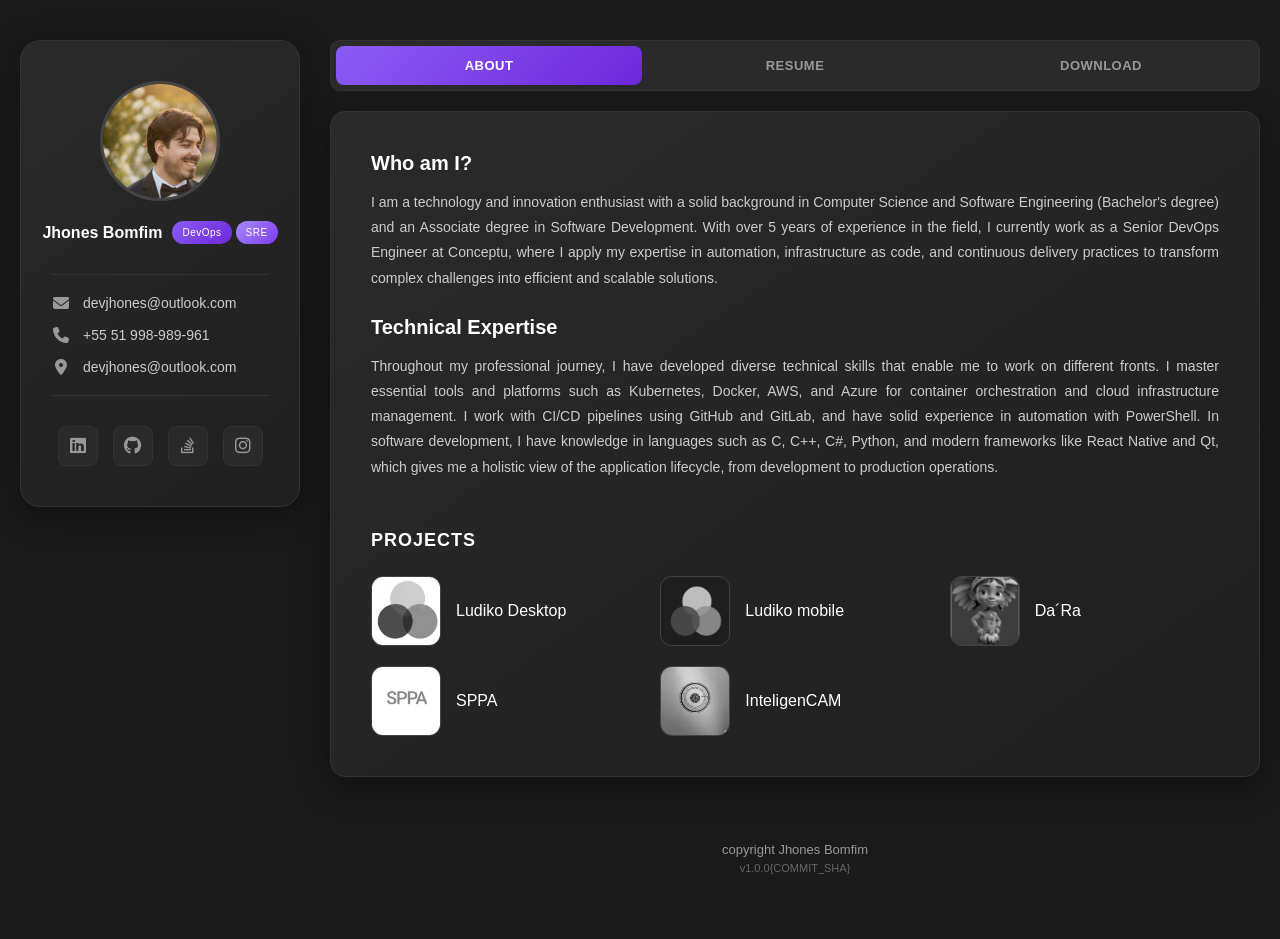
==== src/pages/index.html @ bce3a72b "Initial pages building" ====
<!doctype html>
<html lang="pt-BR">
  <head>
    <meta charset="UTF-8" />
    <meta name="viewport" content="width=device-width, initial-scale=1.0" />
    <title>Jhones Bomfim - Portfólio</title>
    <link rel="stylesheet" href="../styles/style.css" />
    <link
      rel="stylesheet"
      href="https://cdnjs.cloudflare.com/ajax/libs/font-awesome/6.4.0/css/all.min.css"
    />
  </head>
  <body>
    <div class="container">
      <!-- Profile Card (Left Side) -->
      <div class="profile-card">
        <div class="profile-header">
          <div class="profile-image">
            <img src="../images/Screenshot_15.png" alt="Profile Picture" />
          </div>
          <div class="profile-title">
            <h1 class="profile-name">Jhones Bomfim</h1>
            <div class="profile-badges">
              <span class="badge badge-devops">DevOps</span>
              <span class="badge badge-sre">SRE</span>
            </div>
          </div>
        </div>

        <div class="profile-info">
          <div class="info-item">
            <i class="fas fa-envelope"></i>
            <span>devjhones@outlook.com</span>
          </div>
          <div class="info-item">
            <i class="fas fa-phone"></i>
            <span>+55 51 998-989-961</span>
          </div>
          <div class="info-item">
            <i class="fas fa-map-marker-alt"></i>
            <span>devjhones@outlook.com</span>
          </div>
        </div>

        <div class="social-links">
          <a href="#" class="social-icon" aria-label="LinkedIn">
            <i class="fab fa-linkedin"></i>
          </a>
          <a href="#" class="social-icon" aria-label="GitHub">
            <i class="fab fa-github"></i>
          </a>
          <a href="#" class="social-icon" aria-label="Stack Overflow">
            <i class="fab fa-stack-overflow"></i>
          </a>
          <a href="#" class="social-icon" aria-label="Instagram">
            <i class="fab fa-instagram"></i>
          </a>
        </div>
      </div>

      <!-- Main Content (Right Side) -->
      <div class="main-content">
        <!-- Navigation -->
        <nav class="main-nav">
          <button class="nav-btn active" data-section="about">ABOUT</button>
          <button class="nav-btn" data-section="resume">RESUME</button>
          <button class="nav-btn" data-section="download">DOWNLOAD</button>
        </nav>

        <!-- Content Box -->
        <div class="content-box">
          <!-- About Section -->
          <section id="about" class="content-section active">
            <div class="about-content">
              <h2>Who am I?</h2>
              <p>
                I am a technology and innovation enthusiast with a solid
                background in Computer Science and Software Engineering
                (Bachelor's degree) and an Associate degree in Software
                Development. With over 5 years of experience in the field, I
                currently work as a Senior DevOps Engineer at Conceptu, where I
                apply my expertise in automation, infrastructure as code, and
                continuous delivery practices to transform complex challenges
                into efficient and scalable solutions.
              </p>

              <h2>Technical Expertise</h2>
              <p>
                Throughout my professional journey, I have developed diverse
                technical skills that enable me to work on different fronts. I
                master essential tools and platforms such as Kubernetes, Docker,
                AWS, and Azure for container orchestration and cloud
                infrastructure management. I work with CI/CD pipelines using
                GitHub and GitLab, and have solid experience in automation with
                PowerShell. In software development, I have knowledge in
                languages such as C, C++, C#, Python, and modern frameworks like
                React Native and Qt, which gives me a holistic view of the
                application lifecycle, from development to production
                operations.
              </p>
            </div>

            <!-- Projects Section -->
            <div class="projects-section">
              <h2>PROJECTS</h2>
              <div class="projects-grid">
                <div class="project-card" data-project="1">
                  <div class="project-image">
                    <img
                      src="../images/LudikoDesktop.png"
                      alt="Ludiko Desktop"
                    />
                  </div>
                  <span class="project-name">Ludiko Desktop</span>
                </div>
                <div class="project-card" data-project="2">
                  <div class="project-image">
                    <img src="../images/LudikoMobile.png" alt="Ludiko Mobile" />
                  </div>
                  <span class="project-name">Ludiko mobile</span>
                </div>
                <div class="project-card" data-project="3">
                  <div class="project-image">
                    <img src="../images/dara.png" alt="Da´Ra" />
                  </div>
                  <span class="project-name">Da´Ra</span>
                </div>
                <div class="project-card" data-project="4">
                  <div class="project-image">
                    <img src="../images/sppa.png" alt="SPPA" />
                  </div>
                  <span class="project-name">SPPA</span>
                </div>
                <div class="project-card" data-project="5">
                  <div class="project-image">
                    <img src="../images/inteliCAM.png" alt="InteligenCAM" />
                  </div>
                  <span class="project-name">InteligenCAM</span>
                </div>
              </div>
            </div>
          </section>

          <!-- Resume Section -->
          <section id="resume" class="content-section">
            <div class="timeline">
              <!-- 2025-Present - Conceptu -->
              <div class="timeline-item">
                <div class="timeline-dot current-dot"></div>
                <div class="timeline-content current-content">
                  <h3 class="timeline-title">
                    Senior DevOps Engineer - Conceptu
                  </h3>
                  <span class="timeline-period">2025 - Present</span>
                  <ul class="timeline-list">
                    <li>Leading DevOps transformation initiatives</li>
                    <li>Implementing CI/CD pipelines with GitHub and GitLab</li>
                    <li>Managing cloud infrastructure on AWS and Azure</li>
                    <li>
                      Orchestrating containerized applications with Kubernetes
                    </li>
                    <li>
                      Automating deployment processes and infrastructure as code
                    </li>
                  </ul>
                </div>
              </div>

              <!-- 2024-Present - Education Branch -->
              <div class="timeline-item timeline-education">
                <div class="timeline-dot education-dot"></div>
                <div class="timeline-content education-content">
                  <h3 class="timeline-title">
                    🎓 Bachelor's in Software Engineering
                  </h3>
                  <span class="timeline-period">2024 - Present</span>
                  <ul class="timeline-list">
                    <li>
                      Currently studying advanced software engineering
                      principles
                    </li>
                    <li>DevOps and cloud-native architectures</li>
                    <li>System design and scalability patterns</li>
                  </ul>
                </div>
              </div>

              <!-- 2023-2025 - SkyDrones -->
              <div class="timeline-item">
                <div class="timeline-dot"></div>
                <div class="timeline-content">
                  <h3 class="timeline-title">Software Engineer - SkyDrones</h3>
                  <span class="timeline-period">2023 - 2025</span>
                  <ul class="timeline-list">
                    <li>
                      Developed drone control applications using QML and C++
                    </li>
                    <li>Created embedded firmware with C, C++, and Lua</li>
                    <li>
                      Worked on real-time systems and low-level programming
                    </li>
                    <li>
                      Implemented communication protocols for drone systems
                    </li>
                    <li>Optimized performance for embedded devices</li>
                  </ul>
                </div>
              </div>

              <!-- 2020-2024 - Education Branch -->
              <div class="timeline-item timeline-education">
                <div class="timeline-dot education-dot"></div>
                <div class="timeline-content education-content">
                  <h3 class="timeline-title">
                    🎓 Bachelor's in Computer Science
                  </h3>
                  <span class="timeline-period">2020 - 2024</span>
                  <ul class="timeline-list">
                    <li>Deep dive into computer science fundamentals</li>
                    <li>Artificial Intelligence and Machine Learning</li>
                    <li>Advanced data structures and algorithms</li>
                    <li>Software engineering methodologies</li>
                  </ul>
                </div>
              </div>

              <!-- 2020-2022 - Vent Digital -->
              <div class="timeline-item">
                <div class="timeline-dot"></div>
                <div class="timeline-content">
                  <h3 class="timeline-title">
                    Systems Developer - Vent Digital
                  </h3>
                  <span class="timeline-period">2020 - 2022</span>
                  <ul class="timeline-list">
                    <li>
                      Built modern web applications with React and Next.js
                    </li>
                    <li>
                      Developed cross-platform mobile apps using React Native
                    </li>
                    <li>Managed containerized deployments with Docker</li>
                    <li>Worked with cloud platforms AWS and Azure</li>
                    <li>Orchestrated services using Kubernetes (K8s)</li>
                  </ul>
                </div>
              </div>

              <!-- 2018-2020 - Education Branch -->
              <div class="timeline-item timeline-education">
                <div class="timeline-dot education-dot"></div>
                <div class="timeline-content education-content">
                  <h3 class="timeline-title">
                    🎓 Associate Degree in Systems Development
                  </h3>
                  <span class="timeline-period">2018 - 2020</span>
                  <ul class="timeline-list">
                    <li>Studied software architecture and design patterns</li>
                    <li>Advanced programming concepts and algorithms</li>
                    <li>Database management and system analysis</li>
                  </ul>
                </div>
              </div>

              <!-- 2016 - Internship -->
              <div class="timeline-item">
                <div class="timeline-dot"></div>
                <div class="timeline-content">
                  <h3 class="timeline-title">Website Development Intern</h3>
                  <span class="timeline-period">May 2016 - Dec 2016</span>
                  <ul class="timeline-list">
                    <li>
                      Developed responsive websites using HTML, CSS, and
                      JavaScript
                    </li>
                    <li>
                      Worked with MySQL databases and PHP backend development
                    </li>
                    <li>Gained foundational web development skills</li>
                    <li>
                      Collaborated with design team on UI/UX implementations
                    </li>
                  </ul>
                </div>
              </div>
            </div>
          </section>

          <!-- Download Section -->
          <section id="download" class="content-section">
            <div class="download-container">
              <div class="download-header">
                <h2>Download Resume</h2>
                <p>Get my complete resume in your preferred language</p>
              </div>

              <div class="download-buttons">
                <a href="../assets/resume-en.pdf" class="download-btn" download>
                  <div class="download-icon">
                    <i class="fas fa-file-pdf"></i>
                  </div>
                  <div class="download-info">
                    <span class="download-title">English Version</span>
                    <span class="download-subtitle">Resume - EN.pdf</span>
                  </div>
                  <div class="download-arrow">
                    <i class="fas fa-download"></i>
                  </div>
                </a>

                <a href="../assets/resume-pt.pdf" class="download-btn" download>
                  <div class="download-icon">
                    <i class="fas fa-file-pdf"></i>
                  </div>
                  <div class="download-info">
                    <span class="download-title">Versão em Português</span>
                    <span class="download-subtitle">Currículo - PT-BR.pdf</span>
                  </div>
                  <div class="download-arrow">
                    <i class="fas fa-download"></i>
                  </div>
                </a>
              </div>

              <div class="download-note">
                <i class="fas fa-info-circle"></i>
                <span>Last updated: October 2025</span>
              </div>
            </div>
          </section>
        </div>

        <!-- Footer -->
        <footer class="main-footer">
          <p>copyright Jhones Bomfim</p>
          <p class="version">v1.0.0{COMMIT_SHA}</p>
        </footer>
      </div>
    </div>

    <!-- Modal for Projects -->
    <div id="projectModal" class="modal">
      <div class="modal-content">
        <span class="close-modal">&times;</span>
        <h2 id="modalTitle">Project Title</h2>
        <div id="modalBody">
          <p>Project details will appear here...</p>
        </div>
      </div>
    </div>

    <script src="../scripts/main.js"></script>
  </body>
</html>
---- src/styles/style.css ----
* {
  margin: 0;
  padding: 0;
  box-sizing: border-box;
}

body {
  font-family: -apple-system, BlinkMacSystemFont, 'Segoe UI', Roboto,
    'Helvetica Neue', Arial, sans-serif;
  background-color: #1a1a1a;
  color: #ffffff;
  padding: 40px 20px;
  min-height: 100vh;
}

/* Container Layout */
.container {
  display: flex;
  gap: 30px;
  max-width: 1400px;
  margin: 0 auto;
  align-items: flex-start;
}

.profile-card {
  background: linear-gradient(145deg, #2a2a2a, #1f1f1f);
  border-radius: 20px;
  padding: 40px 30px;
  width: 280px;
  flex-shrink: 0;
  box-shadow: 0 8px 32px rgba(0, 0, 0, 0.4);
  border: 1px solid #333;
  position: sticky;
  top: 40px;
}

.profile-header {
  text-align: center;
  margin-bottom: 30px;
}

.profile-image {
  width: 120px;
  height: 120px;
  margin: 0 auto 20px;
  border-radius: 50%;
  overflow: hidden;
  background: #3a3a3a;
  border: 3px solid #444;
}

.profile-image img {
  width: 100%;
  height: 100%;
  object-fit: cover;
}

.profile-title {
  display: flex;
  align-items: center;
  justify-content: center;
  gap: 10px;
  flex-wrap: nowrap;
}

.profile-name {
  font-size: 16px;
  font-weight: 600;
  color: #ffffff;
  margin: 0;
  white-space: nowrap;
}

.profile-badges {
  display: flex;
  gap: 4px;
  align-items: center;
  flex-shrink: 0;
}

.badge {
  padding: 6px 10px;
  border-radius: 20px;
  font-size: 10px;
  font-weight: 500;
  letter-spacing: 0.5px;
}

.badge-devops {
  background: linear-gradient(135deg, #8b5cf6, #6d28d9);
  color: #ffffff;
}

.badge-sre {
  background: linear-gradient(135deg, #a78bfa, #7c3aed);
  color: #ffffff;
}

.profile-info {
  margin: 30px 0;
  border-top: 1px solid #333;
  border-bottom: 1px solid #333;
  padding: 20px 0;
}

.info-item {
  display: flex;
  align-items: center;
  gap: 12px;
  margin-bottom: 16px;
  color: #cccccc;
  font-size: 14px;
}

.info-item:last-child {
  margin-bottom: 0;
}

.info-item i {
  color: #999;
  font-size: 16px;
  width: 20px;
  text-align: center;
}

.info-item span {
  flex: 1;
  word-break: break-word;
}

.social-links {
  display: flex;
  justify-content: center;
  gap: 15px;
  margin-top: 25px;
}

.social-icon {
  width: 40px;
  height: 40px;
  border-radius: 8px;
  background: #2a2a2a;
  display: flex;
  align-items: center;
  justify-content: center;
  color: #999;
  text-decoration: none;
  transition: all 0.3s ease;
  border: 1px solid #333;
}

.social-icon:hover {
  background: #3a3a3a;
  color: #ffffff;
  transform: translateY(-2px);
  box-shadow: 0 4px 12px rgba(139, 92, 246, 0.3);
}

.social-icon i {
  font-size: 18px;
}

/* Responsividade */
@media (max-width: 768px) {
  .container {
    flex-direction: column;
  }

  .profile-card {
    width: 100%;
    position: relative;
    top: 0;
  }

  .main-content {
    width: 100%;
  }
}

/* Main Content Area */
.main-content {
  flex: 1;
  display: flex;
  flex-direction: column;
  gap: 20px;
}

/* Navigation */
.main-nav {
  display: flex;
  gap: 0;
  background: #2a2a2a;
  border-radius: 10px;
  padding: 5px;
  border: 1px solid #333;
}

.nav-btn {
  flex: 1;
  background: transparent;
  border: none;
  color: #999;
  padding: 12px 20px;
  font-size: 13px;
  font-weight: 600;
  letter-spacing: 0.5px;
  cursor: pointer;
  border-radius: 8px;
  transition: all 0.3s ease;
}

.nav-btn:hover {
  color: #fff;
  background: rgba(139, 92, 246, 0.1);
}

.nav-btn.active {
  background: linear-gradient(135deg, #8b5cf6, #6d28d9);
  color: #ffffff;
}

/* Content Box */
.content-box {
  background: linear-gradient(145deg, #2a2a2a, #1f1f1f);
  border-radius: 15px;
  padding: 40px;
  border: 1px solid #333;
  box-shadow: 0 8px 32px rgba(0, 0, 0, 0.4);
  min-height: 500px;
}

.content-section {
  display: none;
}

.content-section.active {
  display: block;
}

/* About Section */
.about-content h2 {
  color: #ffffff;
  font-size: 20px;
  font-weight: 600;
  margin-bottom: 15px;
  margin-top: 25px;
}

.about-content h2:first-child {
  margin-top: 0;
}

.about-content p {
  color: #cccccc;
  line-height: 1.8;
  font-size: 14px;
  margin-bottom: 25px;
  text-align: justify;
}

/* Projects Section */
.projects-section {
  margin-top: 50px;
}

.projects-section h2 {
  color: #ffffff;
  font-size: 18px;
  font-weight: 700;
  letter-spacing: 1px;
  margin-bottom: 25px;
}

.projects-grid {
  display: grid;
  grid-template-columns: repeat(3, 1fr);
  gap: 20px;
}

.project-card {
  display: flex;
  align-items: center;
  gap: 15px;
  cursor: pointer;
  transition: transform 0.3s ease;
}

.project-card:hover {
  transform: translateY(-5px);
}

.project-image {
  width: 70px;
  height: 70px;
  background: linear-gradient(145deg, #3a3a3a, #2f2f2f);
  border-radius: 12px;
  border: 1px solid #444;
  flex-shrink: 0;
  overflow: hidden;
  display: flex;
  align-items: center;
  justify-content: center;
}

.project-image img {
  width: 100%;
  height: 100%;
  object-fit: cover;
  object-position: center;
  filter: grayscale(100%);
  transition: filter 0.3s ease;
}

.project-card:hover .project-image img {
  filter: grayscale(0%);
}

.project-placeholder {
  width: 70px;
  height: 70px;
  background: linear-gradient(145deg, #3a3a3a, #2f2f2f);
  border-radius: 12px;
  border: 1px solid #444;
  flex-shrink: 0;
}

.project-name {
  color: #ffffff;
  font-size: 16px;
  font-weight: 500;
}

/* Timeline Section (Resume) */
.timeline {
  position: relative;
  padding-left: 40px;
  margin-top: 20px;
}

.timeline::before {
  content: '';
  position: absolute;
  left: 0;
  top: 0;
  bottom: 0;
  width: 3px;
  background: linear-gradient(180deg, #8b5cf6, #6d28d9);
  border-radius: 2px;
}

.timeline-item {
  position: relative;
  margin-bottom: 50px;
}

.timeline-item:last-child {
  margin-bottom: 0;
}

.timeline-dot {
  position: absolute;
  left: -46px;
  top: 8px;
  width: 14px;
  height: 14px;
  background: linear-gradient(135deg, #8b5cf6, #6d28d9);
  border-radius: 50%;
  border: 3px solid #1f1f1f;
  box-shadow: 0 0 0 3px rgba(139, 92, 246, 0.2);
  z-index: 1;
}

/* Education Branch (Merge Request Style) */
.timeline-education {
  padding-left: 30px;
  position: relative;
}

.timeline-education::before {
  content: '';
  position: absolute;
  left: -40px;
  top: 20px;
  width: 30px;
  height: 2px;
  background: linear-gradient(90deg, #fbbf24, #f59e0b);
  border-radius: 2px;
}

.timeline-education::after {
  content: '';
  position: absolute;
  left: -40px;
  top: 0;
  bottom: 0;
  width: 2px;
  background: linear-gradient(180deg, #fbbf24, #f59e0b);
  border-radius: 2px;
  opacity: 0.3;
}

.education-dot {
  background: linear-gradient(135deg, #fbbf24, #f59e0b) !important;
  box-shadow: 0 0 0 3px rgba(251, 191, 36, 0.2) !important;
}

.education-content {
  border-color: #f59e0b !important;
  background: linear-gradient(145deg, #2a2a2a, #252525);
}

.education-content:hover {
  border-color: #fbbf24 !important;
  box-shadow: 0 4px 20px rgba(251, 191, 36, 0.15) !important;
}

.education-content::before {
  border-right-color: #f59e0b !important;
}

.education-content .timeline-period {
  color: #fbbf24 !important;
}

/* Current Position Highlight */
.current-dot {
  background: linear-gradient(135deg, #10b981, #059669) !important;
  box-shadow:
    0 0 0 3px rgba(16, 185, 129, 0.2),
    0 0 15px rgba(16, 185, 129, 0.4) !important;
  animation: pulse 2s infinite;
}

@keyframes pulse {
  0%,
  100% {
    box-shadow:
      0 0 0 3px rgba(16, 185, 129, 0.2),
      0 0 15px rgba(16, 185, 129, 0.4);
  }
  50% {
    box-shadow:
      0 0 0 6px rgba(16, 185, 129, 0.1),
      0 0 20px rgba(16, 185, 129, 0.6);
  }
}

.current-content {
  border-color: #10b981 !important;
}

.current-content:hover {
  border-color: #10b981 !important;
  box-shadow: 0 4px 20px rgba(16, 185, 129, 0.25) !important;
}

.current-content .timeline-period {
  color: #10b981 !important;
  font-weight: 600;
}

.timeline-content {
  background: linear-gradient(145deg, #2a2a2a, #252525);
  border: 1px solid #333;
  border-radius: 12px;
  padding: 25px;
  position: relative;
  transition: all 0.3s ease;
}

.timeline-content:hover {
  border-color: #8b5cf6;
  box-shadow: 0 4px 20px rgba(139, 92, 246, 0.15);
  transform: translateX(5px);
}

.timeline-content::before {
  content: '';
  position: absolute;
  left: -8px;
  top: 15px;
  width: 0;
  height: 0;
  border-top: 8px solid transparent;
  border-bottom: 8px solid transparent;
  border-right: 8px solid #333;
}

.timeline-title {
  color: #ffffff;
  font-size: 18px;
  font-weight: 700;
  letter-spacing: 0.5px;
  margin-bottom: 8px;
}

.timeline-period {
  color: #8b5cf6;
  font-size: 13px;
  font-weight: 500;
  display: inline-block;
  margin-bottom: 15px;
}

.timeline-list {
  list-style: none;
  padding: 0;
  margin: 0;
}

.timeline-list li {
  color: #cccccc;
  font-size: 14px;
  line-height: 1.6;
  margin-bottom: 10px;
  padding-left: 20px;
  position: relative;
}

.timeline-list li:last-child {
  margin-bottom: 0;
}

.timeline-list li::before {
  content: '▸';
  position: absolute;
  left: 0;
  color: #8b5cf6;
  font-size: 12px;
}

.education-content .timeline-list li::before {
  color: #fbbf24;
}

/* Download Section */
.download-container {
  max-width: 600px;
  margin: 0 auto;
  text-align: center;
}

.download-header h2 {
  color: #ffffff;
  font-size: 28px;
  font-weight: 700;
  margin-bottom: 10px;
}

.download-header p {
  color: #999;
  font-size: 14px;
  margin-bottom: 40px;
}

.download-buttons {
  display: flex;
  flex-direction: column;
  gap: 20px;
  margin-bottom: 30px;
}

.download-btn {
  display: flex;
  align-items: center;
  gap: 20px;
  background: linear-gradient(145deg, #2a2a2a, #252525);
  border: 1px solid #333;
  border-radius: 12px;
  padding: 25px;
  text-decoration: none;
  transition: all 0.3s ease;
  cursor: pointer;
}

.download-btn:hover {
  border-color: #8b5cf6;
  box-shadow: 0 4px 20px rgba(139, 92, 246, 0.2);
  transform: translateY(-3px);
}

.download-icon {
  width: 50px;
  height: 50px;
  background: linear-gradient(135deg, #8b5cf6, #6d28d9);
  border-radius: 10px;
  display: flex;
  align-items: center;
  justify-content: center;
  flex-shrink: 0;
}

.download-icon i {
  color: #ffffff;
  font-size: 24px;
}

.download-info {
  flex: 1;
  text-align: left;
  display: flex;
  flex-direction: column;
  gap: 5px;
}

.download-title {
  color: #ffffff;
  font-size: 16px;
  font-weight: 600;
}

.download-subtitle {
  color: #999;
  font-size: 13px;
}

.download-arrow {
  color: #8b5cf6;
  font-size: 20px;
  transition: transform 0.3s ease;
}

.download-btn:hover .download-arrow {
  transform: translateX(5px);
}

.download-note {
  display: flex;
  align-items: center;
  justify-content: center;
  gap: 8px;
  color: #666;
  font-size: 12px;
  margin-top: 20px;
}

.download-note i {
  font-size: 14px;
}

/* Footer */
.main-footer {
  text-align: center;
  padding: 20px;
  color: #999;
  font-size: 13px;
  margin-top: 20px;
}

.main-footer p {
  margin: 5px 0;
}

.version {
  color: #666;
  font-size: 11px;
}

/* Modal */
.modal {
  display: none;
  position: fixed;
  z-index: 1000;
  left: 0;
  top: 0;
  width: 100%;
  height: 100%;
  background-color: rgba(0, 0, 0, 0.8);
  backdrop-filter: blur(5px);
}

.modal.active {
  display: flex;
  align-items: center;
  justify-content: center;
}

.modal-content {
  background: linear-gradient(145deg, #2a2a2a, #1f1f1f);
  border: 1px solid #333;
  border-radius: 20px;
  padding: 40px;
  max-width: 600px;
  width: 90%;
  position: relative;
  box-shadow: 0 20px 60px rgba(0, 0, 0, 0.5);
}

.close-modal {
  position: absolute;
  top: 20px;
  right: 25px;
  font-size: 28px;
  font-weight: bold;
  color: #999;
  cursor: pointer;
  transition: color 0.3s ease;
}

.close-modal:hover {
  color: #fff;
}

#modalTitle {
  color: #ffffff;
  font-size: 24px;
  margin-bottom: 20px;
}

#modalBody {
  color: #cccccc;
  line-height: 1.8;
}

/* Technology Tags in Modal */
.tech-tags-container {
  display: flex;
  gap: 10px;
  flex-wrap: wrap;
  margin-top: 20px;
}

.tech-tag {
  background: linear-gradient(135deg, #8b5cf6, #6d28d9);
  color: #ffffff;
  padding: 6px 14px;
  border-radius: 20px;
  font-size: 12px;
  font-weight: 500;
  letter-spacing: 0.5px;
  display: inline-block;
}

#modalBody p {
  margin: 0;
  font-size: 14px;
}

@media (max-width: 992px) {
  .projects-grid {
    grid-template-columns: repeat(2, 1fr);
  }
}

@media (max-width: 576px) {
  .projects-grid {
    grid-template-columns: 1fr;
  }

  .content-box {
    padding: 25px;
  }
}
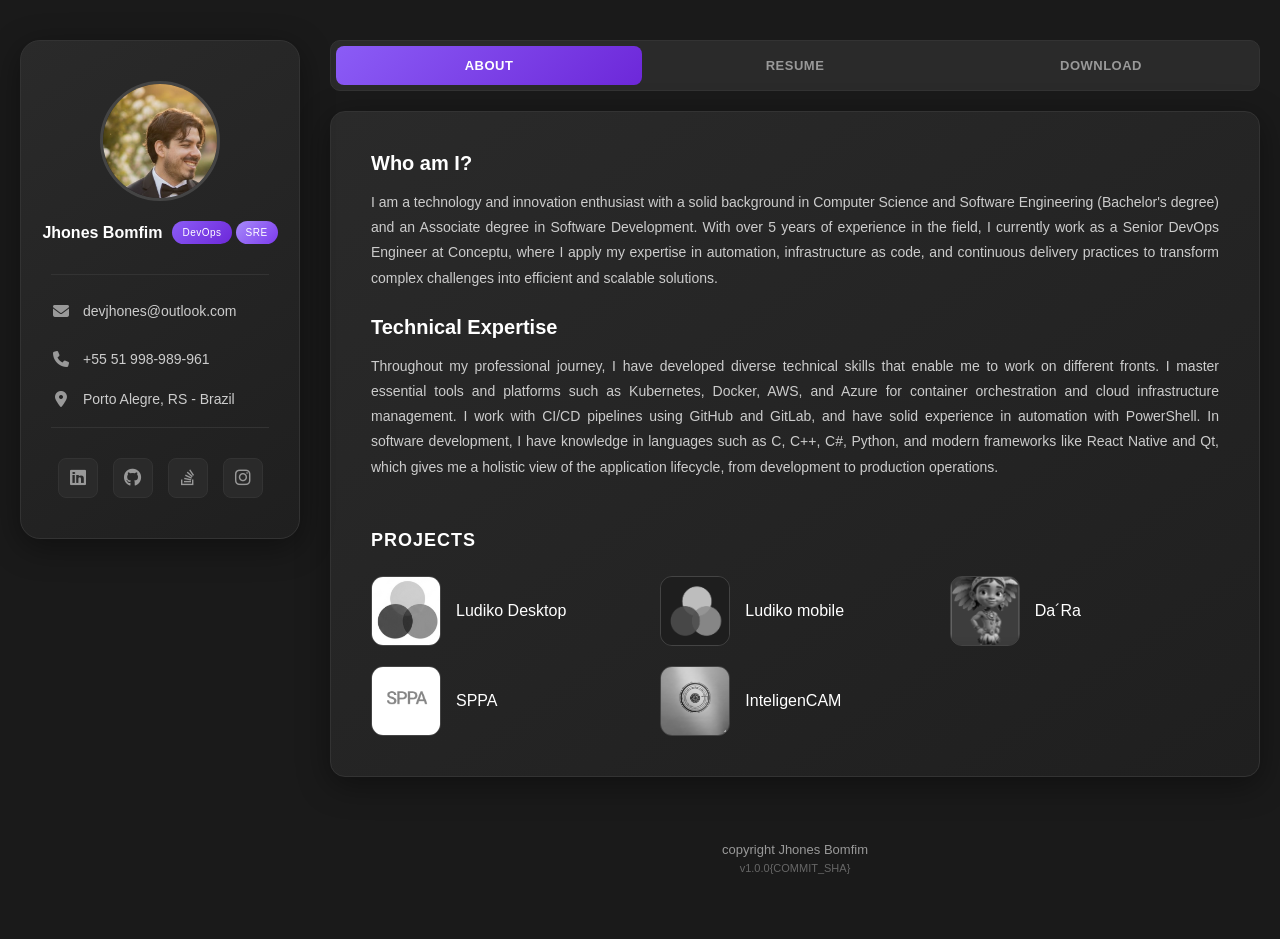
==== commit 5e0ebbcb: "[FEAT] Resume to download avaible" ====
--- a/src/pages/index.html
+++ b/src/pages/index.html
@@ -28,31 +28,51 @@
         </div>
 
         <div class="profile-info">
-          <div class="info-item">
+          <a href="mailto:devjhones@outlook.com" class="info-item info-link">
             <i class="fas fa-envelope"></i>
             <span>devjhones@outlook.com</span>
-          </div>
-          <div class="info-item">
+          </a>
+          <a href="tel:+5551998989961" class="info-item info-link">
             <i class="fas fa-phone"></i>
             <span>+55 51 998-989-961</span>
-          </div>
+          </a>
           <div class="info-item">
             <i class="fas fa-map-marker-alt"></i>
-            <span>devjhones@outlook.com</span>
+            <span>Porto Alegre, RS - Brazil</span>
           </div>
         </div>
 
         <div class="social-links">
-          <a href="#" class="social-icon" aria-label="LinkedIn">
+          <a
+            href="https://www.linkedin.com/in/devjhones/"
+            class="social-icon"
+            aria-label="LinkedIn"
+            target="_blank"
+          >
             <i class="fab fa-linkedin"></i>
           </a>
-          <a href="#" class="social-icon" aria-label="GitHub">
+          <a
+            href="https://github.com/jhonesyure"
+            class="social-icon"
+            aria-label="GitHub"
+            target="_blank"
+          >
             <i class="fab fa-github"></i>
           </a>
-          <a href="#" class="social-icon" aria-label="Stack Overflow">
+          <a
+            href="https://stackoverflow.com/users/31774510/devjhones"
+            class="social-icon"
+            aria-label="Stack Overflow"
+            target="_blank"
+          >
             <i class="fab fa-stack-overflow"></i>
           </a>
-          <a href="#" class="social-icon" aria-label="Instagram">
+          <a
+            href="https://www.instagram.com/jhonesyure/"
+            class="social-icon"
+            aria-label="Instagram"
+            target="_blank"
+          >
             <i class="fab fa-instagram"></i>
           </a>
         </div>
--- a/src/styles/style.css
+++ b/src/styles/style.css
@@ -110,6 +110,19 @@
   margin-bottom: 16px;
   color: #cccccc;
   font-size: 14px;
+}
+
+.info-link {
+  text-decoration: none;
+  transition: all 0.3s ease;
+  border-radius: 8px;
+  padding: 8px;
+  margin-left: -8px;
+  margin-right: -8px;
+}
+
+.info-link:hover i {
+  color: #8b5cf6;
 }
 
 .info-item:last-child {
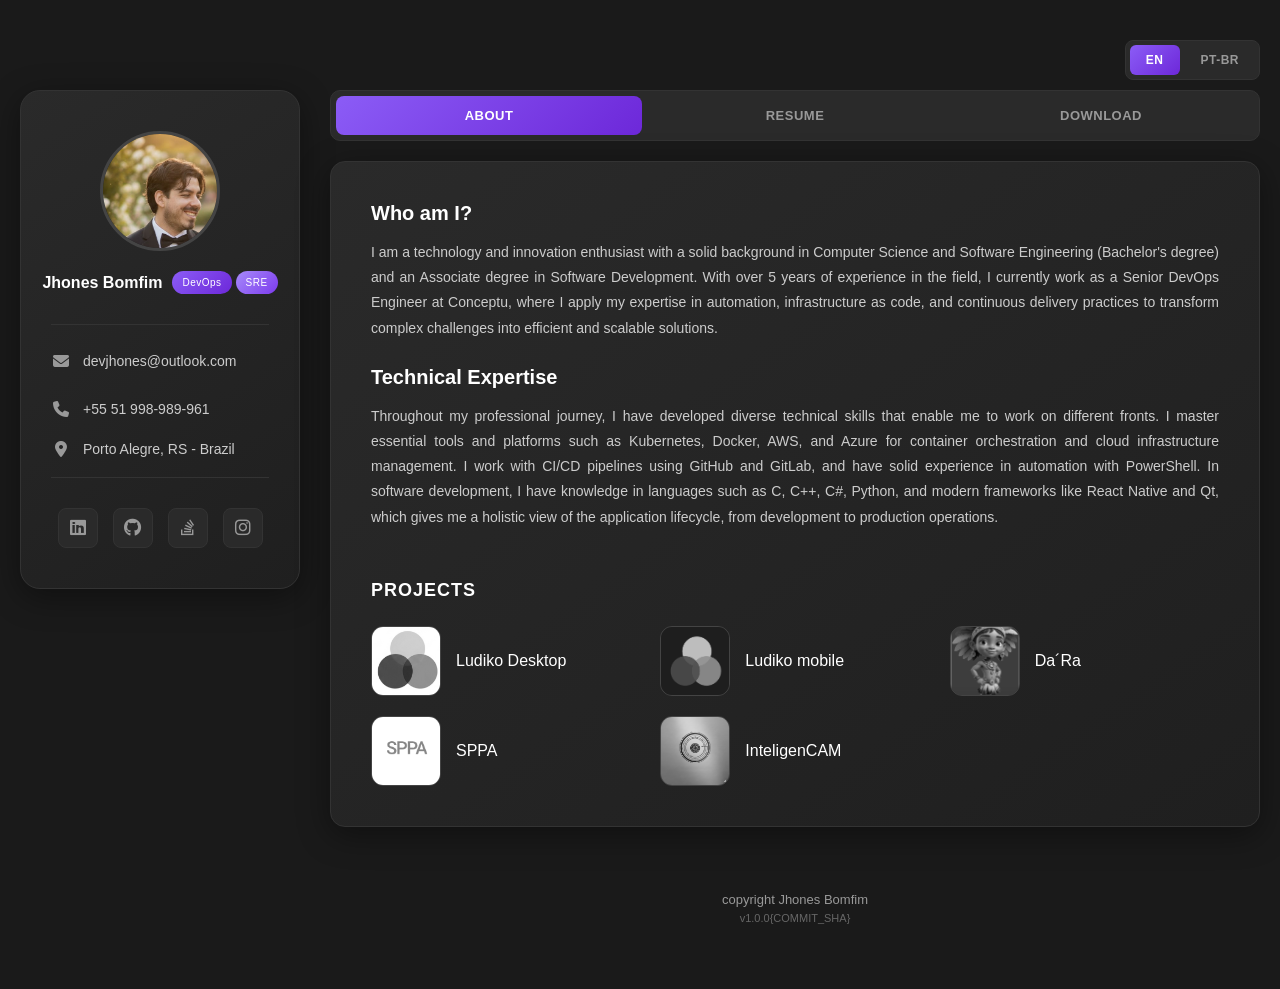
==== commit fd6abbcc: "Initial Translate function" ====
--- a/src/pages/index.html
+++ b/src/pages/index.html
@@ -80,11 +80,34 @@
 
       <!-- Main Content (Right Side) -->
       <div class="main-content">
+        <div class="language-switcher">
+          <button class="lang-btn active" data-lang="en">EN</button>
+          <button class="lang-btn" data-lang="pt">PT-BR</button>
+        </div>
+
         <!-- Navigation -->
         <nav class="main-nav">
-          <button class="nav-btn active" data-section="about">ABOUT</button>
-          <button class="nav-btn" data-section="resume">RESUME</button>
-          <button class="nav-btn" data-section="download">DOWNLOAD</button>
+          <button
+            class="nav-btn active"
+            data-section="about"
+            data-translate="nav.about"
+          >
+            ABOUT
+          </button>
+          <button
+            class="nav-btn"
+            data-section="resume"
+            data-translate="nav.resume"
+          >
+            RESUME
+          </button>
+          <button
+            class="nav-btn"
+            data-section="download"
+            data-translate="nav.download"
+          >
+            DOWNLOAD
+          </button>
         </nav>
 
         <!-- Content Box -->
@@ -92,8 +115,8 @@
           <!-- About Section -->
           <section id="about" class="content-section active">
             <div class="about-content">
-              <h2>Who am I?</h2>
-              <p>
+              <h2 data-translate="about.title1">Who am I?</h2>
+              <p data-translate="about.text1">
                 I am a technology and innovation enthusiast with a solid
                 background in Computer Science and Software Engineering
                 (Bachelor's degree) and an Associate degree in Software
@@ -104,8 +127,8 @@
                 into efficient and scalable solutions.
               </p>
 
-              <h2>Technical Expertise</h2>
-              <p>
+              <h2 data-translate="about.title2">Technical Expertise</h2>
+              <p data-translate="about.text2">
                 Throughout my professional journey, I have developed diverse
                 technical skills that enable me to work on different fronts. I
                 master essential tools and platforms such as Kubernetes, Docker,
@@ -122,7 +145,7 @@
 
             <!-- Projects Section -->
             <div class="projects-section">
-              <h2>PROJECTS</h2>
+              <h2 data-translate="projects.title">PROJECTS</h2>
               <div class="projects-grid">
                 <div class="project-card" data-project="1">
                   <div class="project-image">
@@ -168,18 +191,28 @@
               <div class="timeline-item">
                 <div class="timeline-dot current-dot"></div>
                 <div class="timeline-content current-content">
-                  <h3 class="timeline-title">
+                  <h3 class="timeline-title" data-translate="resume.job1.title">
                     Senior DevOps Engineer - Conceptu
                   </h3>
-                  <span class="timeline-period">2025 - Present</span>
-                  <ul class="timeline-list">
-                    <li>Leading DevOps transformation initiatives</li>
-                    <li>Implementing CI/CD pipelines with GitHub and GitLab</li>
-                    <li>Managing cloud infrastructure on AWS and Azure</li>
-                    <li>
+                  <span
+                    class="timeline-period"
+                    data-translate="resume.job1.period"
+                    >2025 - Present</span
+                  >
+                  <ul class="timeline-list">
+                    <li data-translate="resume.job1.desc1">
+                      Leading DevOps transformation initiatives
+                    </li>
+                    <li data-translate="resume.job1.desc2">
+                      Implementing CI/CD pipelines with GitHub and GitLab
+                    </li>
+                    <li data-translate="resume.job1.desc3">
+                      Managing cloud infrastructure on AWS and Azure
+                    </li>
+                    <li data-translate="resume.job1.desc4">
                       Orchestrating containerized applications with Kubernetes
                     </li>
-                    <li>
+                    <li data-translate="resume.job1.desc5">
                       Automating deployment processes and infrastructure as code
                     </li>
                   </ul>
@@ -190,17 +223,25 @@
               <div class="timeline-item timeline-education">
                 <div class="timeline-dot education-dot"></div>
                 <div class="timeline-content education-content">
-                  <h3 class="timeline-title">
+                  <h3 class="timeline-title" data-translate="resume.edu1.title">
                     🎓 Bachelor's in Software Engineering
                   </h3>
-                  <span class="timeline-period">2024 - Present</span>
-                  <ul class="timeline-list">
-                    <li>
+                  <span
+                    class="timeline-period"
+                    data-translate="resume.edu1.period"
+                    >2024 - Present</span
+                  >
+                  <ul class="timeline-list">
+                    <li data-translate="resume.edu1.desc1">
                       Currently studying advanced software engineering
                       principles
                     </li>
-                    <li>DevOps and cloud-native architectures</li>
-                    <li>System design and scalability patterns</li>
+                    <li data-translate="resume.edu1.desc2">
+                      DevOps and cloud-native architectures
+                    </li>
+                    <li data-translate="resume.edu1.desc3">
+                      System design and scalability patterns
+                    </li>
                   </ul>
                 </div>
               </div>
@@ -209,20 +250,30 @@
               <div class="timeline-item">
                 <div class="timeline-dot"></div>
                 <div class="timeline-content">
-                  <h3 class="timeline-title">Software Engineer - SkyDrones</h3>
-                  <span class="timeline-period">2023 - 2025</span>
-                  <ul class="timeline-list">
-                    <li>
+                  <h3 class="timeline-title" data-translate="resume.job2.title">
+                    Software Engineer - SkyDrones
+                  </h3>
+                  <span
+                    class="timeline-period"
+                    data-translate="resume.job2.period"
+                    >2023 - 2025</span
+                  >
+                  <ul class="timeline-list">
+                    <li data-translate="resume.job2.desc1">
                       Developed drone control applications using QML and C++
                     </li>
-                    <li>Created embedded firmware with C, C++, and Lua</li>
-                    <li>
+                    <li data-translate="resume.job2.desc2">
+                      Created embedded firmware with C, C++, and Lua
+                    </li>
+                    <li data-translate="resume.job2.desc3">
                       Worked on real-time systems and low-level programming
                     </li>
-                    <li>
+                    <li data-translate="resume.job2.desc4">
                       Implemented communication protocols for drone systems
                     </li>
-                    <li>Optimized performance for embedded devices</li>
+                    <li data-translate="resume.job2.desc5">
+                      Optimized performance for embedded devices
+                    </li>
                   </ul>
                 </div>
               </div>
@@ -231,15 +282,27 @@
               <div class="timeline-item timeline-education">
                 <div class="timeline-dot education-dot"></div>
                 <div class="timeline-content education-content">
-                  <h3 class="timeline-title">
+                  <h3 class="timeline-title" data-translate="resume.edu2.title">
                     🎓 Bachelor's in Computer Science
                   </h3>
-                  <span class="timeline-period">2020 - 2024</span>
-                  <ul class="timeline-list">
-                    <li>Deep dive into computer science fundamentals</li>
-                    <li>Artificial Intelligence and Machine Learning</li>
-                    <li>Advanced data structures and algorithms</li>
-                    <li>Software engineering methodologies</li>
+                  <span
+                    class="timeline-period"
+                    data-translate="resume.edu2.period"
+                    >2020 - 2024</span
+                  >
+                  <ul class="timeline-list">
+                    <li data-translate="resume.edu2.desc1">
+                      Deep dive into computer science fundamentals
+                    </li>
+                    <li data-translate="resume.edu2.desc2">
+                      Artificial Intelligence and Machine Learning
+                    </li>
+                    <li data-translate="resume.edu2.desc3">
+                      Advanced data structures and algorithms
+                    </li>
+                    <li data-translate="resume.edu2.desc4">
+                      Software engineering methodologies
+                    </li>
                   </ul>
                 </div>
               </div>
@@ -248,20 +311,30 @@
               <div class="timeline-item">
                 <div class="timeline-dot"></div>
                 <div class="timeline-content">
-                  <h3 class="timeline-title">
+                  <h3 class="timeline-title" data-translate="resume.job3.title">
                     Systems Developer - Vent Digital
                   </h3>
-                  <span class="timeline-period">2020 - 2022</span>
-                  <ul class="timeline-list">
-                    <li>
+                  <span
+                    class="timeline-period"
+                    data-translate="resume.job3.period"
+                    >2020 - 2022</span
+                  >
+                  <ul class="timeline-list">
+                    <li data-translate="resume.job3.desc1">
                       Built modern web applications with React and Next.js
                     </li>
-                    <li>
+                    <li data-translate="resume.job3.desc2">
                       Developed cross-platform mobile apps using React Native
                     </li>
-                    <li>Managed containerized deployments with Docker</li>
-                    <li>Worked with cloud platforms AWS and Azure</li>
-                    <li>Orchestrated services using Kubernetes (K8s)</li>
+                    <li data-translate="resume.job3.desc3">
+                      Managed containerized deployments with Docker
+                    </li>
+                    <li data-translate="resume.job3.desc4">
+                      Worked with cloud platforms AWS and Azure
+                    </li>
+                    <li data-translate="resume.job3.desc5">
+                      Orchestrated services using Kubernetes (K8s)
+                    </li>
                   </ul>
                 </div>
               </div>
@@ -270,14 +343,24 @@
               <div class="timeline-item timeline-education">
                 <div class="timeline-dot education-dot"></div>
                 <div class="timeline-content education-content">
-                  <h3 class="timeline-title">
+                  <h3 class="timeline-title" data-translate="resume.edu3.title">
                     🎓 Associate Degree in Systems Development
                   </h3>
-                  <span class="timeline-period">2018 - 2020</span>
-                  <ul class="timeline-list">
-                    <li>Studied software architecture and design patterns</li>
-                    <li>Advanced programming concepts and algorithms</li>
-                    <li>Database management and system analysis</li>
+                  <span
+                    class="timeline-period"
+                    data-translate="resume.edu3.period"
+                    >2018 - 2020</span
+                  >
+                  <ul class="timeline-list">
+                    <li data-translate="resume.edu3.desc1">
+                      Studied software architecture and design patterns
+                    </li>
+                    <li data-translate="resume.edu3.desc2">
+                      Advanced programming concepts and algorithms
+                    </li>
+                    <li data-translate="resume.edu3.desc3">
+                      Database management and system analysis
+                    </li>
                   </ul>
                 </div>
               </div>
@@ -286,18 +369,26 @@
               <div class="timeline-item">
                 <div class="timeline-dot"></div>
                 <div class="timeline-content">
-                  <h3 class="timeline-title">Website Development Intern</h3>
-                  <span class="timeline-period">May 2016 - Dec 2016</span>
-                  <ul class="timeline-list">
-                    <li>
+                  <h3 class="timeline-title" data-translate="resume.job4.title">
+                    Website Development Intern
+                  </h3>
+                  <span
+                    class="timeline-period"
+                    data-translate="resume.job4.period"
+                    >May 2016 - Dec 2016</span
+                  >
+                  <ul class="timeline-list">
+                    <li data-translate="resume.job4.desc1">
                       Developed responsive websites using HTML, CSS, and
                       JavaScript
                     </li>
-                    <li>
+                    <li data-translate="resume.job4.desc2">
                       Worked with MySQL databases and PHP backend development
                     </li>
-                    <li>Gained foundational web development skills</li>
-                    <li>
+                    <li data-translate="resume.job4.desc3">
+                      Gained foundational web development skills
+                    </li>
+                    <li data-translate="resume.job4.desc4">
                       Collaborated with design team on UI/UX implementations
                     </li>
                   </ul>
@@ -310,8 +401,10 @@
           <section id="download" class="content-section">
             <div class="download-container">
               <div class="download-header">
-                <h2>Download Resume</h2>
-                <p>Get my complete resume in your preferred language</p>
+                <h2 data-translate="download.title">Download Resume</h2>
+                <p data-translate="download.subtitle">
+                  Get my complete resume in your preferred language
+                </p>
               </div>
 
               <div class="download-buttons">
@@ -320,7 +413,9 @@
                     <i class="fas fa-file-pdf"></i>
                   </div>
                   <div class="download-info">
-                    <span class="download-title">English Version</span>
+                    <span class="download-title" data-translate="download.btnEn"
+                      >English Version</span
+                    >
                     <span class="download-subtitle">Resume - EN.pdf</span>
                   </div>
                   <div class="download-arrow">
@@ -333,7 +428,9 @@
                     <i class="fas fa-file-pdf"></i>
                   </div>
                   <div class="download-info">
-                    <span class="download-title">Versão em Português</span>
+                    <span class="download-title" data-translate="download.btnPt"
+                      >Versão em Português</span
+                    >
                     <span class="download-subtitle">Currículo - PT-BR.pdf</span>
                   </div>
                   <div class="download-arrow">
@@ -344,7 +441,9 @@
 
               <div class="download-note">
                 <i class="fas fa-info-circle"></i>
-                <span>Last updated: October 2025</span>
+                <span data-translate="download.lastUpdated"
+                  >Last updated: October 2025</span
+                >
               </div>
             </div>
           </section>
@@ -369,6 +468,7 @@
       </div>
     </div>
 
+    <script src="../scripts/translations.js"></script>
     <script src="../scripts/main.js"></script>
   </body>
 </html>
--- a/src/styles/style.css
+++ b/src/styles/style.css
@@ -32,6 +32,7 @@
   border: 1px solid #333;
   position: sticky;
   top: 40px;
+  margin-top: 50px;
 }
 
 .profile-header {
@@ -196,6 +197,45 @@
   display: flex;
   flex-direction: column;
   gap: 20px;
+  position: relative;
+  padding-top: 50px;
+}
+
+/* Language Switcher */
+.language-switcher {
+  position: absolute;
+  top: 0;
+  right: 0;
+  display: flex;
+  gap: 5px;
+  background: #2a2a2a;
+  border-radius: 8px;
+  padding: 4px;
+  border: 1px solid #333;
+  z-index: 100;
+}
+
+.lang-btn {
+  background: transparent;
+  border: none;
+  color: #999;
+  padding: 8px 16px;
+  font-size: 12px;
+  font-weight: 600;
+  letter-spacing: 0.5px;
+  cursor: pointer;
+  border-radius: 6px;
+  transition: all 0.3s ease;
+}
+
+.lang-btn:hover {
+  color: #fff;
+  background: rgba(255, 255, 255, 0.05);
+}
+
+.lang-btn.active {
+  background: linear-gradient(135deg, #8b5cf6, #6d28d9);
+  color: #fff;
 }
 
 /* Navigation */
@@ -763,4 +803,14 @@
   .content-box {
     padding: 25px;
   }
-}
+
+  .language-switcher {
+    position: static;
+    margin-bottom: 15px;
+    justify-content: center;
+  }
+
+  .main-nav {
+    margin-top: 0;
+  }
+}
